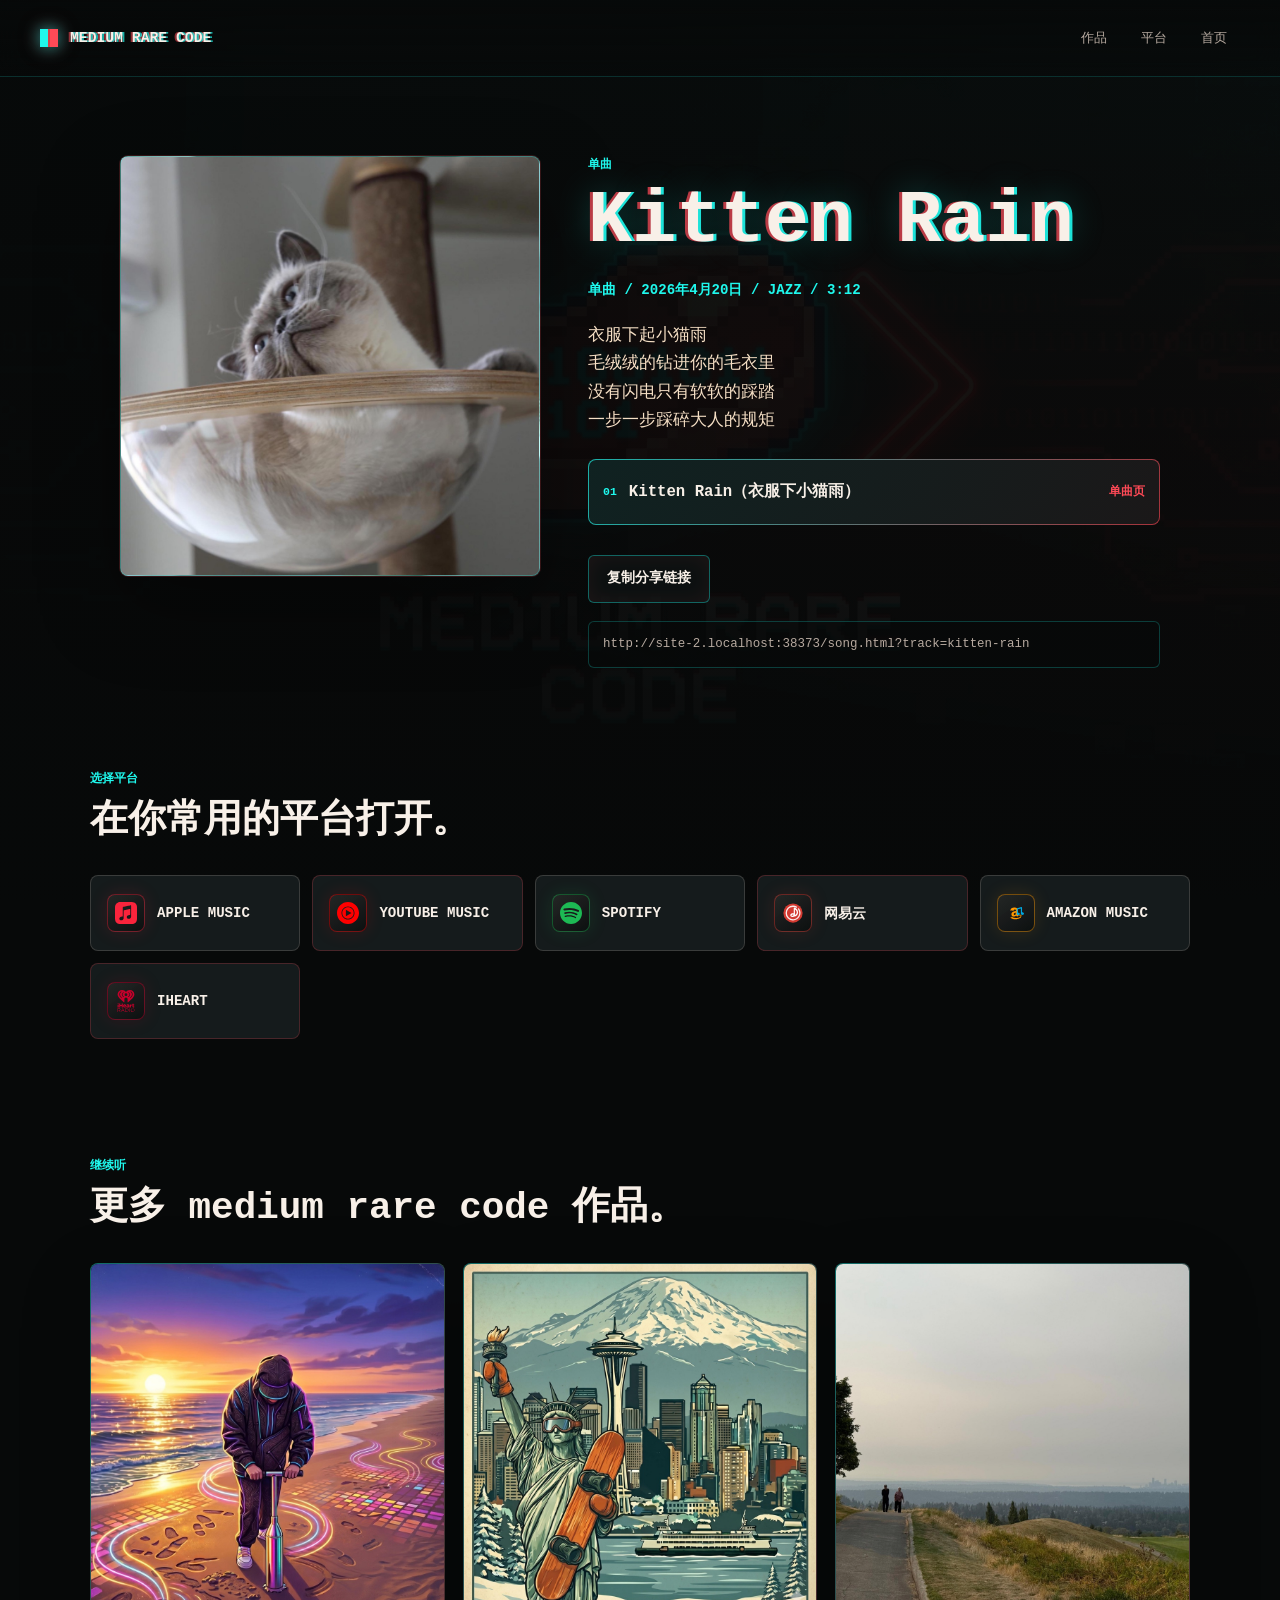
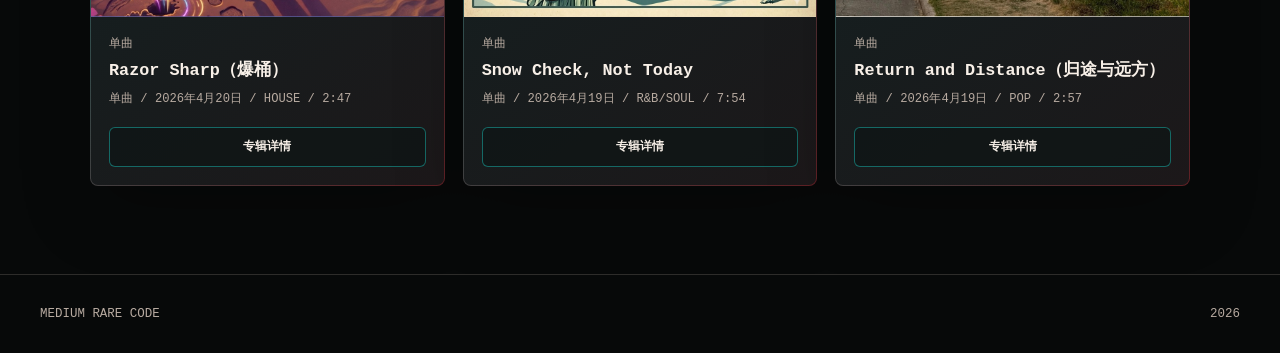
==== song.html @ 9668e10b "Initial static site" ====
<!doctype html>
<html lang="zh-Hans">
  <head>
    <meta charset="utf-8">
    <meta name="viewport" content="width=device-width, initial-scale=1">
    <title>medium rare code - song link</title>
    <meta
      name="description"
      content="medium rare code 作品的全平台分享链接。"
    >
    <meta property="og:title" content="medium rare code - song link">
    <meta
      property="og:description"
      content="在你常用的音乐平台打开这首 medium rare code 作品。"
    >
    <meta property="og:type" content="music.song">
    <meta property="og:image" content="assets/medium-rare-code-banner.jpeg">
    <link rel="stylesheet" href="styles.css">
    <script src="site-data.js" defer></script>
    <script src="app.js" defer></script>
  </head>
  <body data-page="song">
    <header class="site-header" aria-label="主导航">
      <a class="brand-mark" href="./index.html" aria-label="medium rare code 首页">
        <span class="brand-pixel" aria-hidden="true"></span>
        <span>medium rare code</span>
      </a>
      <nav class="nav-links" aria-label="Main">
        <a href="./index.html#releases">作品</a>
        <a href="./index.html#listen">平台</a>
        <a href="./index.html">首页</a>
      </nav>
    </header>

    <main class="song-page">
      <section class="song-hero" aria-labelledby="song-title">
        <div class="song-art" aria-hidden="true"></div>
        <div class="song-copy">
          <p class="eyebrow" id="song-type">单曲</p>
          <h1 id="song-title">medium rare code</h1>
          <p class="song-meta" id="song-meta"></p>
          <p class="song-description" id="song-description"></p>
          <div class="track-list" id="track-list" aria-label="曲目列表"></div>
          <div class="song-actions">
            <button class="button button-ghost" id="copy-share-link" type="button">
              复制分享链接
            </button>
          </div>
          <p class="share-url" id="share-url"></p>
        </div>
      </section>

      <section class="section song-links-section" aria-labelledby="platform-title">
        <div class="section-heading">
          <p class="eyebrow">选择平台</p>
          <h2 id="platform-title">在你常用的平台打开。</h2>
        </div>
        <div class="platform-grid" id="song-links"></div>
      </section>

      <section class="section more-releases" aria-labelledby="more-title">
        <div class="section-heading">
          <p class="eyebrow">继续听</p>
          <h2 id="more-title">更多 medium rare code 作品。</h2>
        </div>
        <div class="release-grid compact" id="more-releases-grid"></div>
      </section>
    </main>

    <footer class="site-footer">
      <span>medium rare code</span>
      <span id="footer-year"></span>
    </footer>
  </body>
</html>
---- styles.css ----
:root {
  --ink: #070909;
  --panel: #101516;
  --panel-2: #151b1c;
  --line: rgba(245, 231, 215, 0.16);
  --text: #f8f0e8;
  --muted: #b7aaa0;
  --cyan: #1ff8ed;
  --red: #ff4a57;
  --meat: #d64047;
  --marrow: #f5dfc5;
  --green: #8df7b5;
  --shadow: rgba(0, 0, 0, 0.52);
}

* {
  box-sizing: border-box;
}

html {
  min-width: 320px;
  scroll-behavior: smooth;
}

body {
  margin: 0;
  min-height: 100vh;
  background:
    linear-gradient(180deg, rgba(7, 9, 9, 0.2), var(--ink) 620px),
    var(--ink);
  color: var(--text);
  font-family:
    ui-monospace,
    "SFMono-Regular",
    "SF Mono",
    Menlo,
    Consolas,
    "Liberation Mono",
    monospace;
  font-size: 16px;
  letter-spacing: 0;
}

a {
  color: inherit;
  text-decoration: none;
}

button,
a {
  -webkit-tap-highlight-color: transparent;
}

:focus-visible {
  outline: 2px solid var(--cyan);
  outline-offset: 4px;
}

.site-header {
  position: fixed;
  z-index: 20;
  top: 0;
  left: 0;
  right: 0;
  display: flex;
  align-items: center;
  justify-content: space-between;
  gap: 24px;
  min-height: 76px;
  padding: 18px 40px;
  background: linear-gradient(180deg, rgba(7, 9, 9, 0.9), rgba(7, 9, 9, 0.45));
  border-bottom: 1px solid rgba(31, 248, 237, 0.16);
  backdrop-filter: blur(14px);
}

.brand-mark {
  display: inline-flex;
  align-items: center;
  gap: 12px;
  min-width: 0;
  color: var(--text);
  font-size: 0.92rem;
  font-weight: 800;
  text-transform: uppercase;
  text-shadow: 2px 0 0 rgba(31, 248, 237, 0.7), -2px 0 0 rgba(255, 74, 87, 0.55);
}

.brand-pixel {
  width: 18px;
  height: 18px;
  flex: 0 0 auto;
  background:
    linear-gradient(90deg, var(--cyan) 0 45%, transparent 45% 55%, var(--red) 55%),
    var(--meat);
  box-shadow:
    0 0 16px rgba(31, 248, 237, 0.58),
    0 0 22px rgba(255, 74, 87, 0.35);
}

.nav-links {
  display: flex;
  align-items: center;
  justify-content: flex-end;
  gap: 8px;
  min-width: 0;
}

.nav-links a {
  min-height: 38px;
  padding: 10px 12px;
  border: 1px solid transparent;
  color: var(--muted);
  font-size: 0.82rem;
  text-transform: uppercase;
}

.nav-links a:hover {
  border-color: rgba(31, 248, 237, 0.4);
  color: var(--text);
}

.hero {
  position: relative;
  display: grid;
  align-items: end;
  min-height: 92svh;
  padding: 148px 40px 74px;
  overflow: hidden;
  border-bottom: 1px solid var(--line);
}

.hero::before,
.song-page::before {
  position: absolute;
  inset: 0;
  content: "";
  background-image: url("assets/medium-rare-code-banner.jpeg");
  background-repeat: no-repeat;
  background-position: center;
  background-size: cover;
}

.hero::before {
  filter: saturate(1.12) contrast(1.08);
  transform: scale(1.012);
}

.hero::after {
  position: absolute;
  inset: 0;
  content: "";
  background:
    linear-gradient(90deg, rgba(7, 9, 9, 0.94), rgba(7, 9, 9, 0.52) 42%, rgba(7, 9, 9, 0.22)),
    linear-gradient(180deg, rgba(7, 9, 9, 0.15), rgba(7, 9, 9, 0.72) 78%, var(--ink));
}

.hero-content {
  position: relative;
  z-index: 1;
  width: min(100%, 760px);
}

.eyebrow {
  margin: 0 0 14px;
  color: var(--cyan);
  font-size: 0.78rem;
  font-weight: 800;
  text-transform: uppercase;
}

h1,
h2,
h3,
p {
  letter-spacing: 0;
}

h1 {
  margin: 0;
  color: var(--text);
  font-size: 5rem;
  line-height: 0.96;
  text-transform: lowercase;
  text-shadow:
    3px 0 0 rgba(31, 248, 237, 0.9),
    -3px 0 0 rgba(255, 74, 87, 0.72),
    0 0 34px rgba(31, 248, 237, 0.25);
}

.hero-copy {
  max-width: 640px;
  margin: 24px 0 0;
  color: var(--marrow);
  font-family: Inter, ui-sans-serif, system-ui, -apple-system, BlinkMacSystemFont, "Segoe UI", sans-serif;
  font-size: 1.12rem;
  line-height: 1.7;
}

.hero-actions,
.song-actions,
.card-actions {
  display: flex;
  flex-wrap: wrap;
  align-items: center;
  gap: 12px;
}

.hero-actions {
  margin-top: 30px;
}

.button,
button.button {
  display: inline-flex;
  align-items: center;
  justify-content: center;
  min-height: 48px;
  padding: 13px 18px;
  border: 1px solid rgba(31, 248, 237, 0.36);
  border-radius: 6px;
  background: rgba(15, 22, 22, 0.72);
  color: var(--text);
  font: inherit;
  font-size: 0.86rem;
  font-weight: 800;
  line-height: 1.15;
  text-align: center;
  text-transform: uppercase;
  cursor: pointer;
}

.button:hover,
.platform-link:hover {
  transform: translateY(-1px);
}

.button-ghost {
  border-color: rgba(255, 74, 87, 0.5);
  color: var(--marrow);
  box-shadow: inset 0 0 22px rgba(255, 74, 87, 0.08);
}

.button-small {
  min-height: 40px;
  padding: 10px 12px;
  font-size: 0.74rem;
}

.platform-strip {
  padding: 18px 40px;
  border-top: 1px solid rgba(31, 248, 237, 0.18);
  border-bottom: 1px solid rgba(255, 74, 87, 0.18);
  background:
    linear-gradient(90deg, rgba(31, 248, 237, 0.05), rgba(255, 74, 87, 0.05)),
    rgba(7, 9, 9, 0.96);
}

.platform-strip-inner {
  width: min(100%, 1180px);
  margin: 0 auto;
}

.section {
  width: min(100%, 1180px);
  margin: 0 auto;
  padding: 88px 40px;
}

.section-heading {
  max-width: 760px;
  margin-bottom: 34px;
}

.section-heading h2 {
  margin: 0;
  font-size: 2.35rem;
  line-height: 1.08;
  text-transform: lowercase;
}

.release-grid {
  display: grid;
  grid-template-columns: repeat(3, minmax(0, 1fr));
  gap: 18px;
}

.release-card {
  display: flex;
  min-height: 100%;
  flex-direction: column;
  overflow: hidden;
  border: 1px solid transparent;
  border-radius: 8px;
  background:
    linear-gradient(145deg, rgba(31, 248, 237, 0.06), rgba(255, 74, 87, 0.05)) padding-box,
    linear-gradient(var(--panel), var(--panel)) padding-box,
    linear-gradient(135deg, rgba(31, 248, 237, 0.42), rgba(255, 74, 87, 0.36)) border-box;
  box-shadow: 0 24px 70px rgba(0, 0, 0, 0.22);
}

.release-card:hover {
  background:
    linear-gradient(145deg, rgba(31, 248, 237, 0.09), rgba(255, 74, 87, 0.08)) padding-box,
    linear-gradient(var(--panel), var(--panel)) padding-box,
    linear-gradient(135deg, rgba(31, 248, 237, 0.86), rgba(255, 74, 87, 0.78)) border-box;
  box-shadow:
    0 24px 70px rgba(0, 0, 0, 0.25),
    0 0 24px rgba(31, 248, 237, 0.1),
    0 0 24px rgba(255, 74, 87, 0.08);
}

.release-art {
  width: 100%;
  aspect-ratio: 1;
  background-position: center;
  background-size: cover;
  border-bottom: 1px solid var(--line);
}

.release-card-body {
  display: flex;
  flex: 1 1 auto;
  min-width: 0;
  flex-direction: column;
  padding: 20px;
}

.release-type,
.release-meta {
  margin: 0;
  color: var(--muted);
  font-size: 0.76rem;
  text-transform: uppercase;
}

.release-card h3 {
  margin: 10px 0 10px;
  color: var(--text);
  font-size: 1.22rem;
  line-height: 1.12;
}

.release-description {
  display: -webkit-box;
  margin: 0;
  overflow: hidden;
  -webkit-box-orient: vertical;
  -webkit-line-clamp: 3;
  color: var(--marrow);
  font-family: Inter, ui-sans-serif, system-ui, -apple-system, BlinkMacSystemFont, "Segoe UI", sans-serif;
  font-size: 0.92rem;
  line-height: 1.58;
}

.release-card .button-small {
  flex: 1 1 150px;
}

.tag-list {
  display: flex;
  flex-wrap: wrap;
  gap: 7px;
  margin-top: 18px;
}

.tag {
  min-height: 28px;
  padding: 7px 9px;
  border: 1px solid rgba(31, 248, 237, 0.24);
  border-radius: 4px;
  color: var(--green);
  font-size: 0.72rem;
  line-height: 1;
  text-transform: uppercase;
}

.card-actions {
  margin-top: auto;
  padding-top: 20px;
}

.platform-grid {
  display: grid;
  grid-template-columns: repeat(auto-fit, minmax(180px, 1fr));
  gap: 12px;
}

.platform-strip .platform-link {
  min-height: 68px;
  background: rgba(12, 16, 17, 0.96);
}

.platform-link {
  display: flex;
  align-items: center;
  justify-content: flex-start;
  gap: 12px;
  min-height: 76px;
  padding: 16px;
  border: 1px solid var(--line);
  border-radius: 8px;
  background: var(--panel-2);
  color: var(--text);
  font-size: 0.88rem;
  font-weight: 800;
  text-transform: uppercase;
}

.platform-link:nth-child(2n) {
  border-color: rgba(255, 74, 87, 0.22);
}

.platform-name {
  display: inline-flex;
  align-items: center;
  gap: 12px;
  min-width: 0;
}

.platform-logo {
  display: inline-flex;
  align-items: center;
  justify-content: center;
  width: 38px;
  height: 38px;
  flex: 0 0 38px;
  border: 1px solid rgba(245, 231, 215, 0.13);
  border-radius: 8px;
  background:
    linear-gradient(145deg, rgba(245, 231, 215, 0.09), rgba(7, 9, 9, 0.18)),
    rgba(7, 9, 9, 0.45);
  box-shadow: inset 0 0 18px rgba(255, 255, 255, 0.03);
}

.platform-logo img {
  display: block;
  width: 22px;
  height: 22px;
  object-fit: contain;
}

.platform-logo-spotify {
  border-color: rgba(29, 185, 84, 0.4);
  box-shadow: 0 0 18px rgba(29, 185, 84, 0.14);
}

.platform-logo-apple-music {
  border-color: rgba(250, 36, 60, 0.4);
  box-shadow: 0 0 18px rgba(250, 36, 60, 0.14);
}

.platform-logo-youtube-music {
  border-color: rgba(255, 0, 0, 0.4);
  box-shadow: 0 0 18px rgba(255, 0, 0, 0.14);
}

.platform-logo-netease-cloud-music {
  border-color: rgba(211, 58, 49, 0.45);
  box-shadow: 0 0 18px rgba(211, 58, 49, 0.15);
}

.platform-logo-amazon-music {
  border-color: rgba(255, 153, 0, 0.42);
  box-shadow: 0 0 18px rgba(255, 153, 0, 0.13);
}

.platform-logo-iheart {
  border-color: rgba(198, 0, 43, 0.45);
  box-shadow: 0 0 18px rgba(198, 0, 43, 0.15);
}

.platform-label {
  min-width: 0;
  overflow-wrap: anywhere;
}

.site-footer {
  display: flex;
  align-items: center;
  justify-content: space-between;
  gap: 20px;
  padding: 32px 40px;
  border-top: 1px solid var(--line);
  color: var(--muted);
  font-size: 0.78rem;
  text-transform: uppercase;
}

.song-page {
  position: relative;
  min-height: 100vh;
  overflow: hidden;
}

.song-page::before {
  position: fixed;
  z-index: -2;
  opacity: 0.26;
  filter: saturate(1.16) contrast(1.08);
}

.song-page::after {
  position: fixed;
  z-index: -1;
  inset: 0;
  content: "";
  background:
    linear-gradient(90deg, rgba(7, 9, 9, 0.95), rgba(7, 9, 9, 0.76)),
    linear-gradient(180deg, rgba(31, 248, 237, 0.08), rgba(255, 74, 87, 0.06), var(--ink));
}

.song-hero {
  display: grid;
  grid-template-columns: minmax(260px, 420px) minmax(0, 1fr);
  gap: 48px;
  width: min(100%, 1120px);
  margin: 0 auto;
  padding: 156px 40px 56px;
}

.song-art {
  width: 100%;
  aspect-ratio: 1;
  border: 1px solid rgba(31, 248, 237, 0.28);
  border-radius: 8px;
  background-position: center;
  background-size: cover;
  box-shadow:
    0 0 0 1px rgba(255, 74, 87, 0.18),
    0 28px 80px rgba(0, 0, 0, 0.35);
}

.song-copy {
  align-self: center;
  min-width: 0;
}

.song-copy h1 {
  font-size: 4.6rem;
  text-transform: none;
  overflow-wrap: anywhere;
}

.song-meta {
  margin: 22px 0 0;
  color: var(--cyan);
  font-size: 0.88rem;
  font-weight: 800;
  text-transform: uppercase;
}

.song-description {
  max-width: 680px;
  margin: 22px 0 0;
  color: var(--marrow);
  font-family: Inter, ui-sans-serif, system-ui, -apple-system, BlinkMacSystemFont, "Segoe UI", sans-serif;
  font-size: 1.04rem;
  line-height: 1.72;
  white-space: pre-line;
}

.song-description:empty {
  display: none;
}

.track-list {
  display: grid;
  grid-template-columns: repeat(auto-fit, minmax(240px, 1fr));
  gap: 10px;
  width: min(100%, 640px);
  margin: 24px 0 0;
}

.track-list:empty {
  display: none;
}

.track-list-item {
  display: grid;
  grid-template-columns: auto minmax(0, 1fr) auto;
  gap: 12px;
  align-items: center;
  min-height: 66px;
  padding: 14px;
  border: 1px solid transparent;
  border-radius: 8px;
  background:
    linear-gradient(rgba(15, 22, 22, 0.92), rgba(15, 22, 22, 0.92)) padding-box,
    linear-gradient(120deg, rgba(31, 248, 237, 0.7), rgba(255, 74, 87, 0.64)) border-box;
  color: var(--marrow);
  line-height: 1.3;
  text-decoration: none;
  transition: transform 180ms ease, box-shadow 180ms ease;
}

.track-list-item:hover {
  box-shadow: 0 0 28px rgba(31, 248, 237, 0.12);
  transform: translateY(-1px);
}

.track-number,
.track-action {
  font-size: 0.72rem;
  font-weight: 900;
  text-transform: uppercase;
}

.track-number {
  color: var(--cyan);
}

.track-title {
  min-width: 0;
  color: var(--text);
  font-family: "Space Mono", ui-monospace, SFMono-Regular, Menlo, monospace;
  font-size: 0.98rem;
  font-weight: 800;
  overflow-wrap: anywhere;
}

.track-action {
  color: var(--red);
  white-space: nowrap;
}

.song-actions {
  margin-top: 30px;
}

.single-page .song-copy h1 {
  font-size: 4.1rem;
}

.single-release-link {
  display: inline-flex;
  max-width: min(100%, 640px);
  margin-top: 18px;
  padding: 10px 12px;
  border: 1px solid rgba(31, 248, 237, 0.24);
  border-radius: 6px;
  background: rgba(15, 22, 22, 0.66);
  color: var(--cyan);
  font-family: "Space Mono", ui-monospace, SFMono-Regular, Menlo, monospace;
  font-size: 0.8rem;
  font-weight: 800;
  line-height: 1.35;
  text-decoration: none;
  overflow-wrap: anywhere;
}

.single-release-link:hover {
  border-color: rgba(255, 74, 87, 0.5);
  color: var(--marrow);
}

.share-url {
  width: min(100%, 640px);
  margin: 18px 0 0;
  padding: 13px 14px;
  overflow-wrap: anywhere;
  border: 1px solid rgba(31, 248, 237, 0.22);
  border-radius: 6px;
  background: rgba(7, 9, 9, 0.46);
  color: var(--muted);
  font-size: 0.78rem;
  line-height: 1.5;
}

.song-links-section {
  padding-top: 46px;
}

.more-releases {
  padding-top: 30px;
}

.release-grid.compact {
  grid-template-columns: repeat(3, minmax(0, 1fr));
}

.single-grid {
  display: grid;
  grid-template-columns: repeat(4, minmax(0, 1fr));
  gap: 14px;
}

.single-card {
  min-width: 0;
}

.single-card-link {
  display: grid;
  grid-template-columns: 74px minmax(0, 1fr);
  gap: 12px;
  align-items: center;
  min-height: 98px;
  padding: 12px;
  border: 1px solid transparent;
  border-radius: 8px;
  background:
    linear-gradient(rgba(15, 22, 22, 0.88), rgba(15, 22, 22, 0.88)) padding-box,
    linear-gradient(135deg, rgba(31, 248, 237, 0.52), rgba(255, 74, 87, 0.46)) border-box;
  color: var(--text);
  text-decoration: none;
  transition: transform 180ms ease, box-shadow 180ms ease;
}

.single-card-link:hover {
  box-shadow: 0 0 24px rgba(255, 74, 87, 0.12);
  transform: translateY(-1px);
}

.single-card-art {
  width: 74px;
  aspect-ratio: 1;
  border-radius: 6px;
  background-position: center;
  background-size: cover;
}

.single-card-copy {
  display: grid;
  gap: 6px;
  min-width: 0;
}

.single-card-title,
.single-card-release {
  overflow-wrap: anywhere;
}

.single-card-title {
  color: var(--marrow);
  font-family: "Space Mono", ui-monospace, SFMono-Regular, Menlo, monospace;
  font-size: 0.9rem;
  font-weight: 900;
  line-height: 1.25;
}

.single-card-release {
  color: var(--muted);
  font-size: 0.76rem;
  line-height: 1.35;
}

.compact-card {
  min-height: 100%;
}

.compact-card .release-card-body {
  padding: 18px;
}

.compact-card h3 {
  font-size: 1.05rem;
}

@media (max-width: 980px) {
  h1 {
    font-size: 4rem;
  }

  .release-grid {
    grid-template-columns: repeat(2, minmax(0, 1fr));
  }

  .release-grid.compact {
    grid-template-columns: repeat(3, minmax(0, 1fr));
  }

  .single-grid {
    grid-template-columns: repeat(2, minmax(0, 1fr));
  }

  .platform-grid {
    grid-template-columns: repeat(2, minmax(0, 1fr));
  }

  .song-hero {
    grid-template-columns: 1fr;
    gap: 28px;
  }

  .song-copy h1 {
    font-size: 4rem;
  }

  .single-page .song-copy h1 {
    font-size: 3.4rem;
  }
}

@media (max-width: 720px) {
  .site-header {
    min-height: 88px;
    padding: 16px 18px;
    align-items: flex-start;
    flex-direction: column;
    gap: 10px;
  }

  .nav-links {
    width: 100%;
    justify-content: flex-start;
    overflow-x: auto;
  }

  .nav-links a {
    flex: 0 0 auto;
    padding: 8px 10px;
  }

  .hero {
    min-height: 78svh;
    padding: 170px 20px 48px;
  }

  .hero::before {
    background-position: center 92px;
    background-size: min(132vw, 620px) auto;
    transform: none;
  }

  .hero::after {
    background:
      linear-gradient(180deg, rgba(7, 9, 9, 0.06), rgba(7, 9, 9, 0.42) 34%, rgba(7, 9, 9, 0.92) 78%, var(--ink)),
      linear-gradient(90deg, rgba(7, 9, 9, 0.88), rgba(7, 9, 9, 0.28));
  }

  h1 {
    font-size: 3rem;
  }

  .hero-copy,
  .song-description {
    font-size: 1rem;
  }

  .hero-actions,
  .song-actions {
    align-items: stretch;
    flex-direction: column;
  }

  .button {
    width: 100%;
  }

  .platform-strip {
    padding: 14px 20px;
  }

  .section {
    padding: 64px 20px;
  }

  .section-heading h2 {
    font-size: 1.88rem;
  }

  .release-grid,
  .release-grid.compact,
  .single-grid {
    grid-template-columns: 1fr;
  }

  .release-card,
  .compact-card {
    min-height: 100%;
  }

  .release-art {
    border-bottom: 1px solid var(--line);
  }

  .release-card-body {
    padding: 20px;
  }

  .platform-grid {
    grid-template-columns: 1fr;
  }

  .song-hero {
    padding: 142px 20px 34px;
  }

  .song-copy h1 {
    font-size: 3rem;
  }

  .single-page .song-copy h1 {
    font-size: 2.45rem;
  }

  .track-list {
    grid-template-columns: 1fr;
  }

  .track-list-item {
    grid-template-columns: auto minmax(0, 1fr);
  }

  .track-action {
    grid-column: 2;
  }

  .site-footer {
    padding: 28px 20px;
  }
}

@media (max-width: 420px) {
  .hero {
    min-height: 76svh;
    padding-top: 158px;
  }

  .hero::before {
    background-position: center 98px;
    background-size: 126vw auto;
  }

  h1,
  .song-copy h1 {
    font-size: 2.54rem;
  }

  .brand-mark {
    font-size: 0.8rem;
  }

  .release-card h3 {
    font-size: 1.18rem;
  }
}

@media (prefers-reduced-motion: no-preference) {
  .button,
  .platform-link,
  .release-card {
    transition:
      color 160ms ease,
      transform 160ms ease,
      background 160ms ease,
      box-shadow 160ms ease;
  }
}
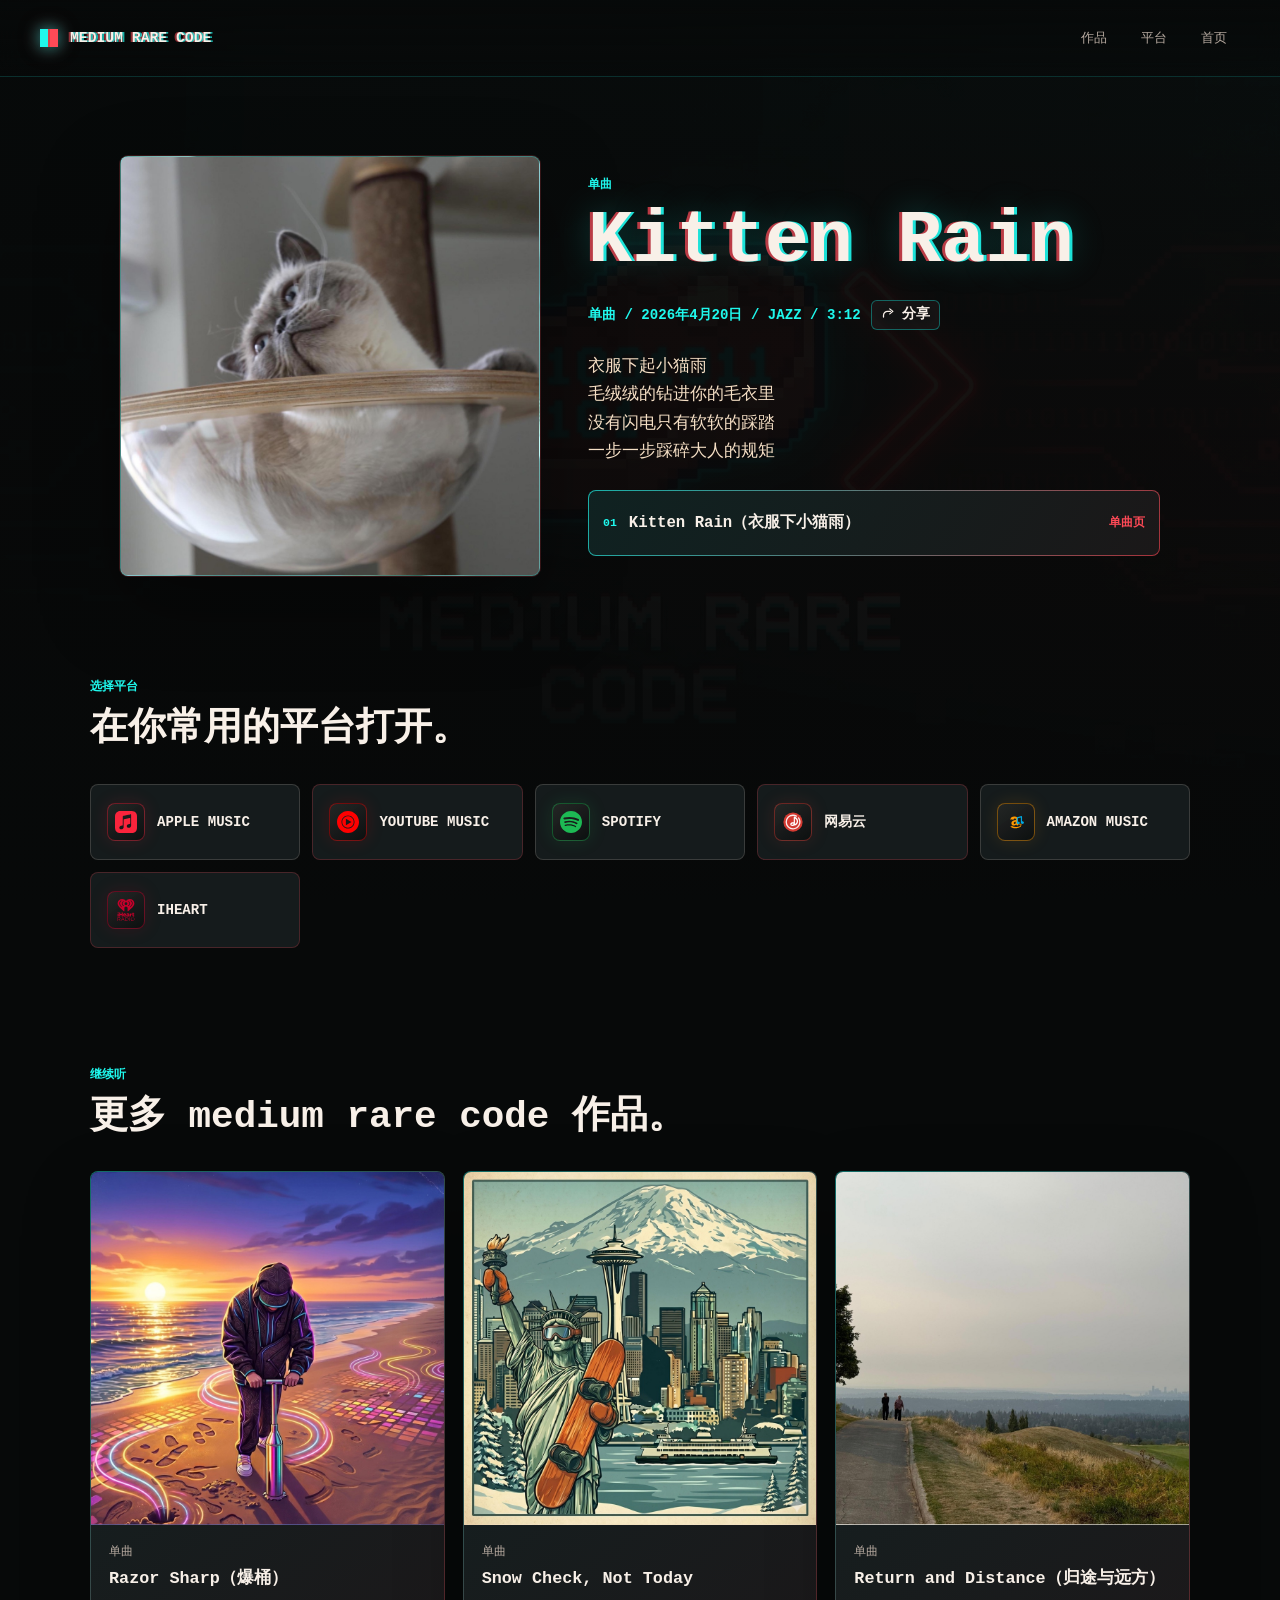
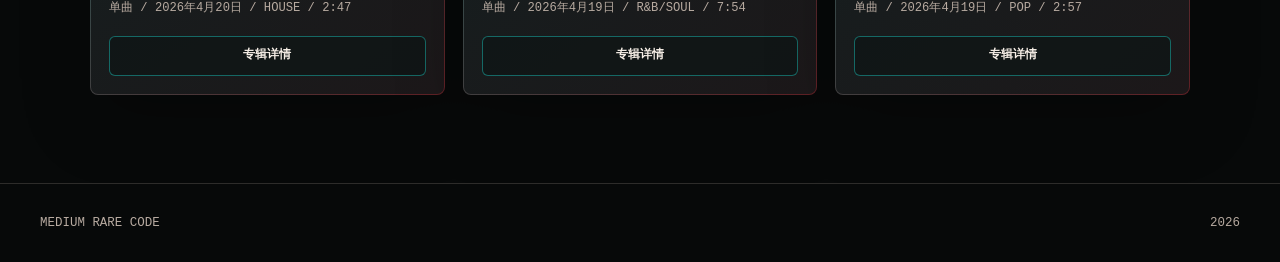
==== commit daba4652: "Move share action into metadata" ====
--- a/song.html
+++ b/song.html
@@ -38,15 +38,20 @@
         <div class="song-copy">
           <p class="eyebrow" id="song-type">单曲</p>
           <h1 id="song-title">medium rare code</h1>
-          <p class="song-meta" id="song-meta"></p>
-          <p class="song-description" id="song-description"></p>
-          <div class="track-list" id="track-list" aria-label="曲目列表"></div>
-          <div class="song-actions">
-            <button class="button button-ghost" id="copy-share-link" type="button">
-              复制分享链接
+          <div class="song-meta-row">
+            <p class="song-meta" id="song-meta"></p>
+            <button class="button button-ghost share-button" id="copy-share-link" type="button">
+              <svg class="share-icon" viewBox="0 0 24 24" aria-hidden="true">
+                <path d="M15 7h-4.5A6.5 6.5 0 0 0 4 13.5V16"></path>
+                <path d="M14 3l5 4-5 4"></path>
+              </svg>
+              <span class="share-label">分享</span>
             </button>
           </div>
-          <p class="share-url" id="share-url"></p>
+          <p class="song-description" id="song-description"></p>
+          <div class="release-track-panel">
+            <div class="track-list" id="track-list" aria-label="曲目列表"></div>
+          </div>
         </div>
       </section>
 
--- a/styles.css
+++ b/styles.css
@@ -197,7 +197,7 @@
 }
 
 .hero-actions,
-.song-actions,
+.context-actions,
 .card-actions {
   display: flex;
   flex-wrap: wrap;
@@ -541,8 +541,16 @@
   overflow-wrap: anywhere;
 }
 
+.song-meta-row {
+  display: flex;
+  flex-wrap: wrap;
+  align-items: center;
+  gap: 10px;
+  margin: 22px 0 0;
+}
+
 .song-meta {
-  margin: 22px 0 0;
+  margin: 0;
   color: var(--cyan);
   font-size: 0.88rem;
   font-weight: 800;
@@ -623,8 +631,28 @@
   white-space: nowrap;
 }
 
-.song-actions {
-  margin-top: 30px;
+.release-track-panel,
+.context-actions {
+  display: flex;
+  flex-wrap: wrap;
+  align-items: flex-start;
+  gap: 12px;
+  width: min(100%, 720px);
+  margin-top: 18px;
+}
+
+.context-actions {
+  align-items: center;
+}
+
+.release-track-panel {
+  margin-top: 24px;
+}
+
+.release-track-panel .track-list {
+  flex: 1 1 360px;
+  width: auto;
+  margin: 0;
 }
 
 .single-page .song-copy h1 {
@@ -632,16 +660,20 @@
 }
 
 .single-release-link {
+  min-height: 40px;
+  padding: 10px 12px;
+  font-size: 0.8rem;
+}
+
+.single-release-link {
   display: inline-flex;
-  max-width: min(100%, 640px);
-  margin-top: 18px;
-  padding: 10px 12px;
+  align-items: center;
+  max-width: min(100%, 520px);
   border: 1px solid rgba(31, 248, 237, 0.24);
   border-radius: 6px;
   background: rgba(15, 22, 22, 0.66);
   color: var(--cyan);
   font-family: "Space Mono", ui-monospace, SFMono-Regular, Menlo, monospace;
-  font-size: 0.8rem;
   font-weight: 800;
   line-height: 1.35;
   text-decoration: none;
@@ -653,17 +685,30 @@
   color: var(--marrow);
 }
 
-.share-url {
-  width: min(100%, 640px);
-  margin: 18px 0 0;
-  padding: 13px 14px;
-  overflow-wrap: anywhere;
-  border: 1px solid rgba(31, 248, 237, 0.22);
-  border-radius: 6px;
-  background: rgba(7, 9, 9, 0.46);
-  color: var(--muted);
-  font-size: 0.78rem;
-  line-height: 1.5;
+.share-button {
+  gap: 6px;
+  min-height: 30px;
+  padding: 6px 9px;
+  border-color: rgba(31, 248, 237, 0.38);
+  color: var(--marrow);
+  font-size: 0.74rem;
+}
+
+button.share-button {
+  min-height: 30px;
+  height: 30px;
+  padding: 5px 9px;
+  line-height: 1;
+}
+
+.share-icon {
+  width: 15px;
+  height: 15px;
+  fill: none;
+  stroke: currentColor;
+  stroke-width: 2;
+  stroke-linecap: round;
+  stroke-linejoin: round;
 }
 
 .song-links-section {
@@ -837,12 +882,14 @@
   }
 
   .hero-actions,
-  .song-actions {
+  .context-actions,
+  .release-track-panel {
     align-items: stretch;
     flex-direction: column;
   }
 
-  .button {
+  .button:not(.share-button),
+  .single-release-link {
     width: 100%;
   }
 
